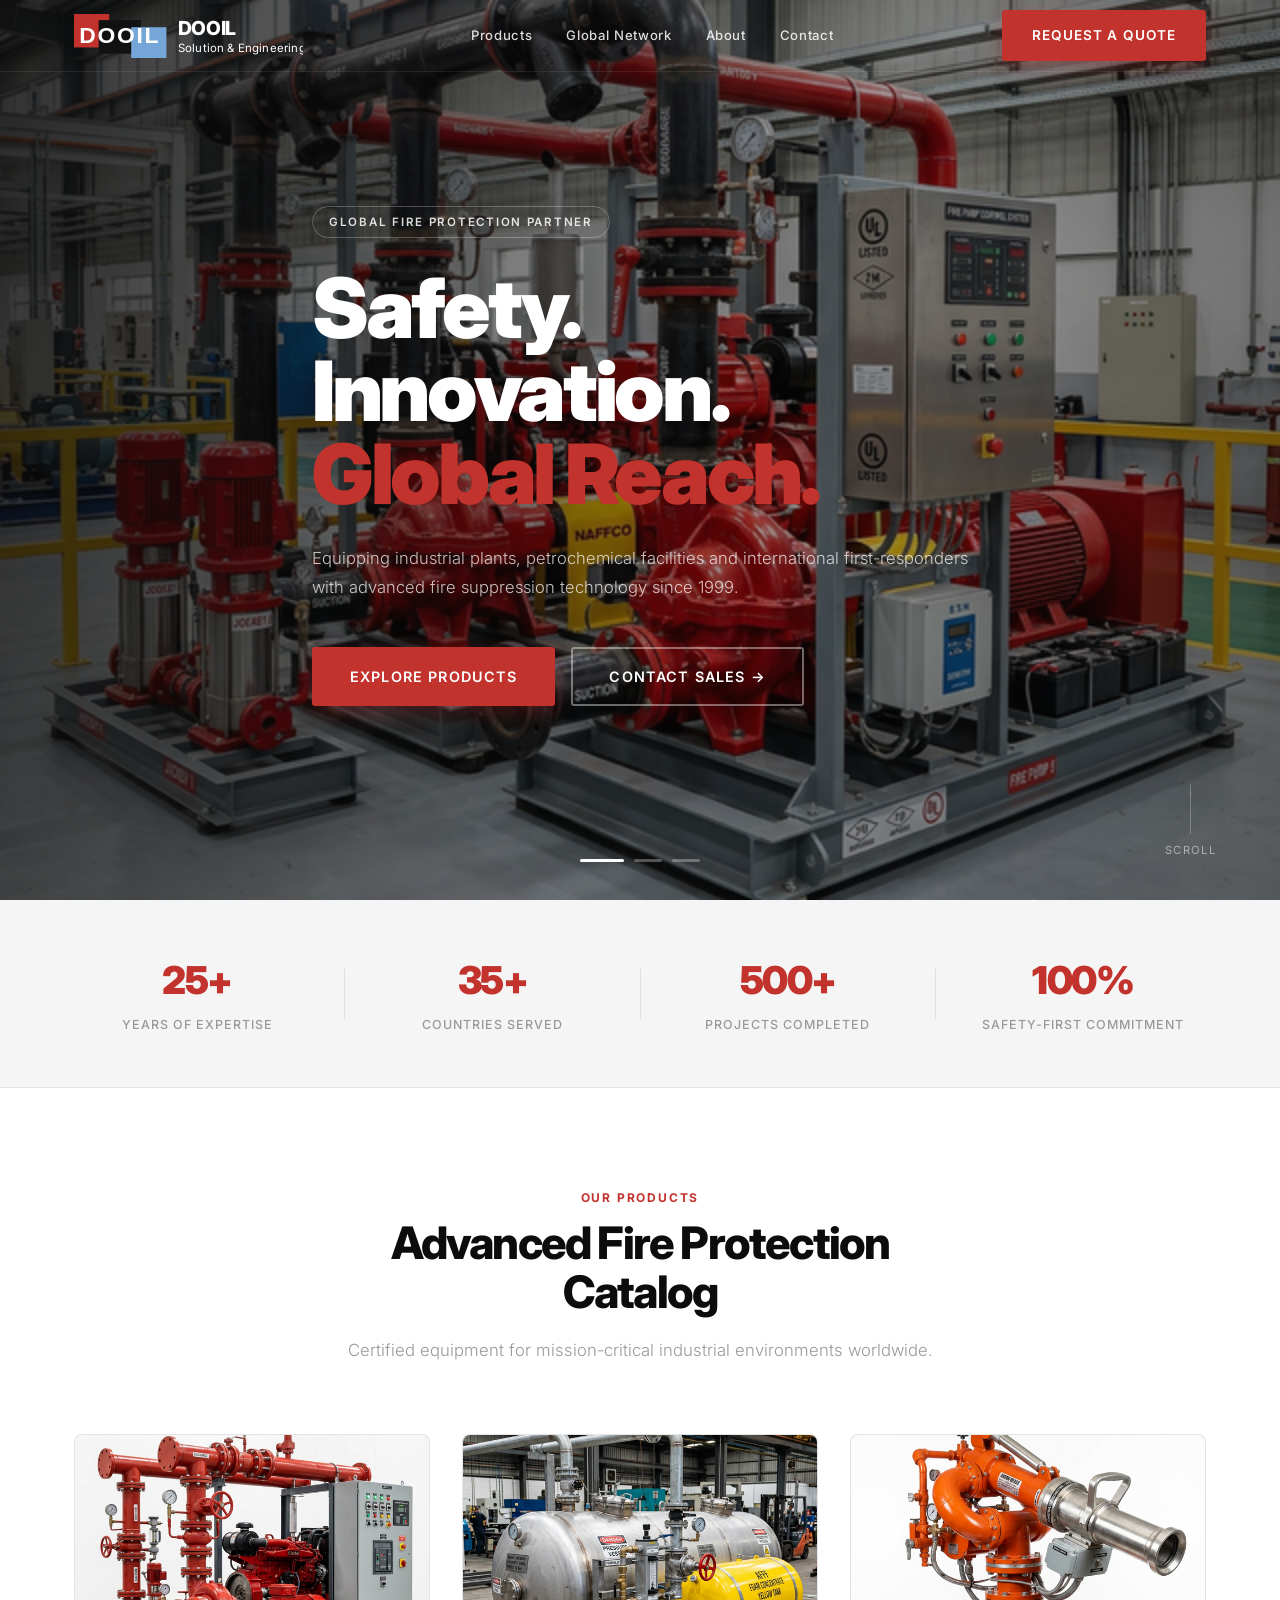
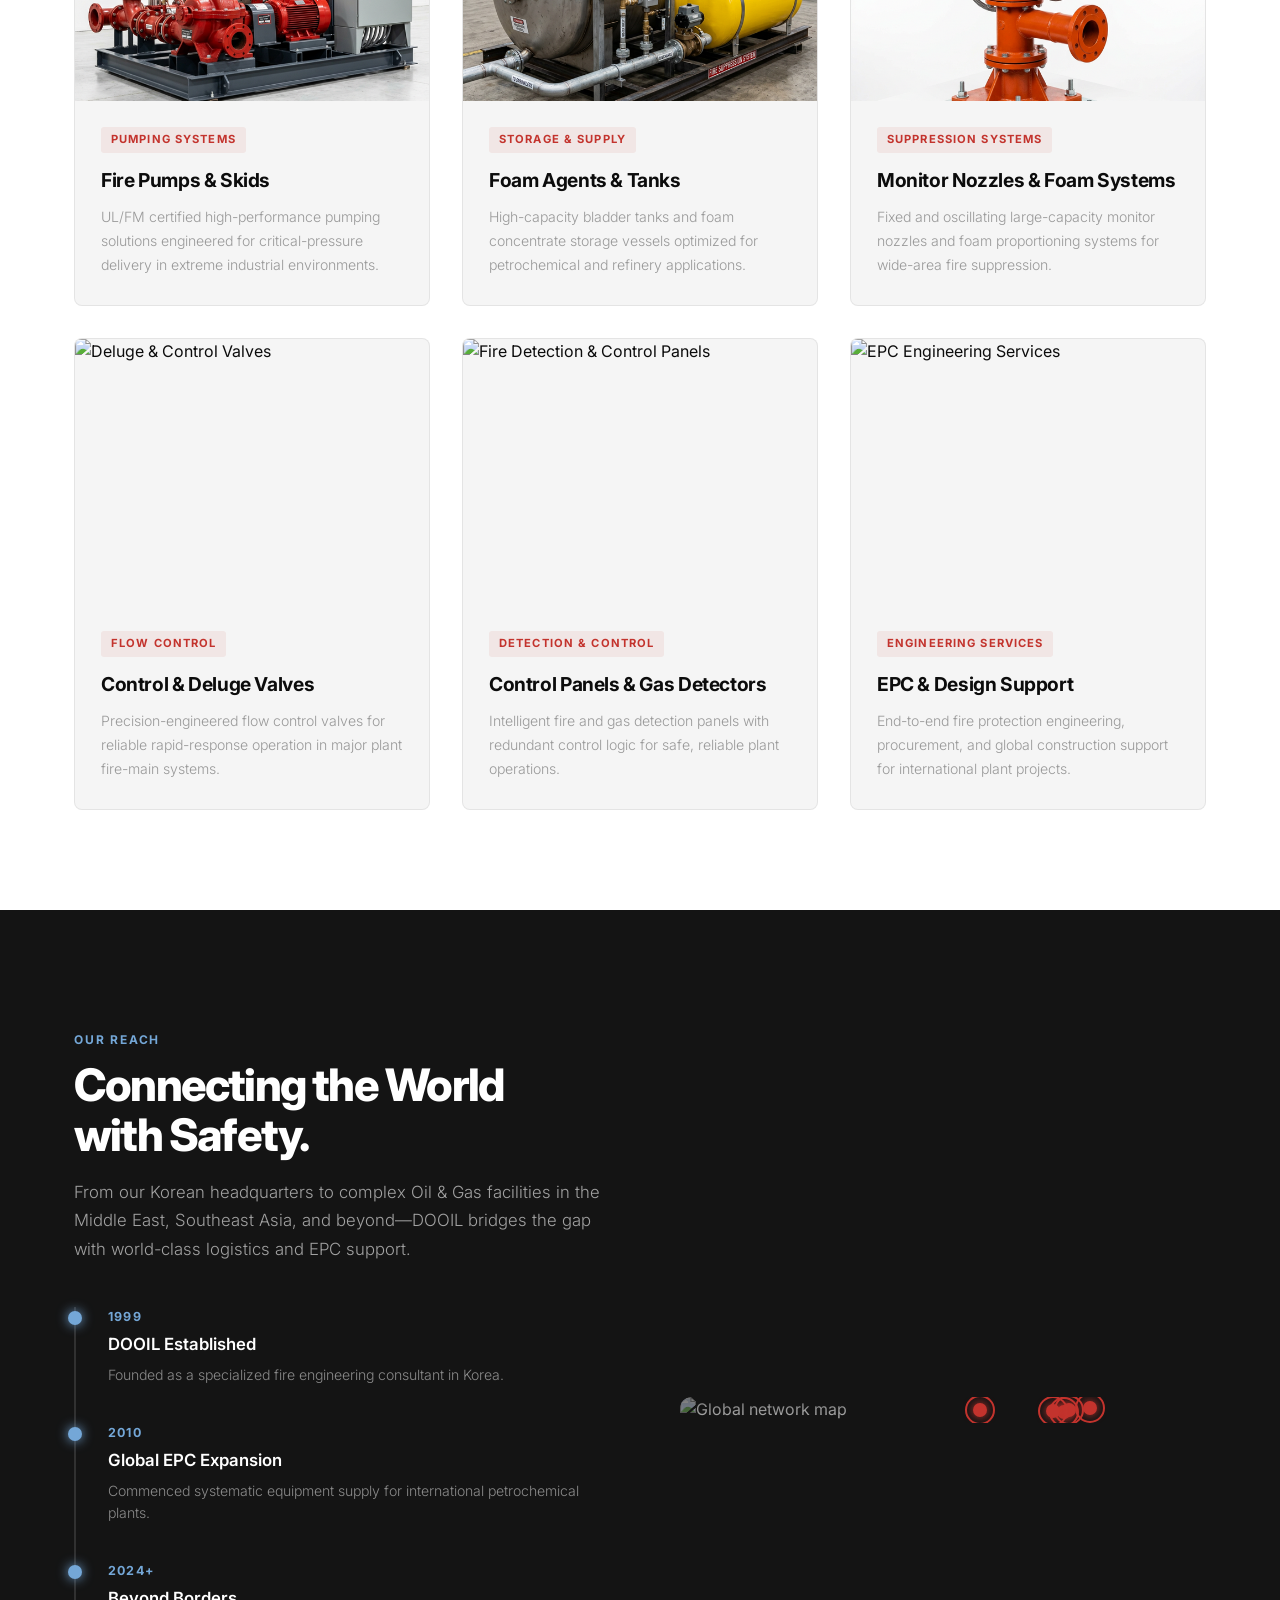
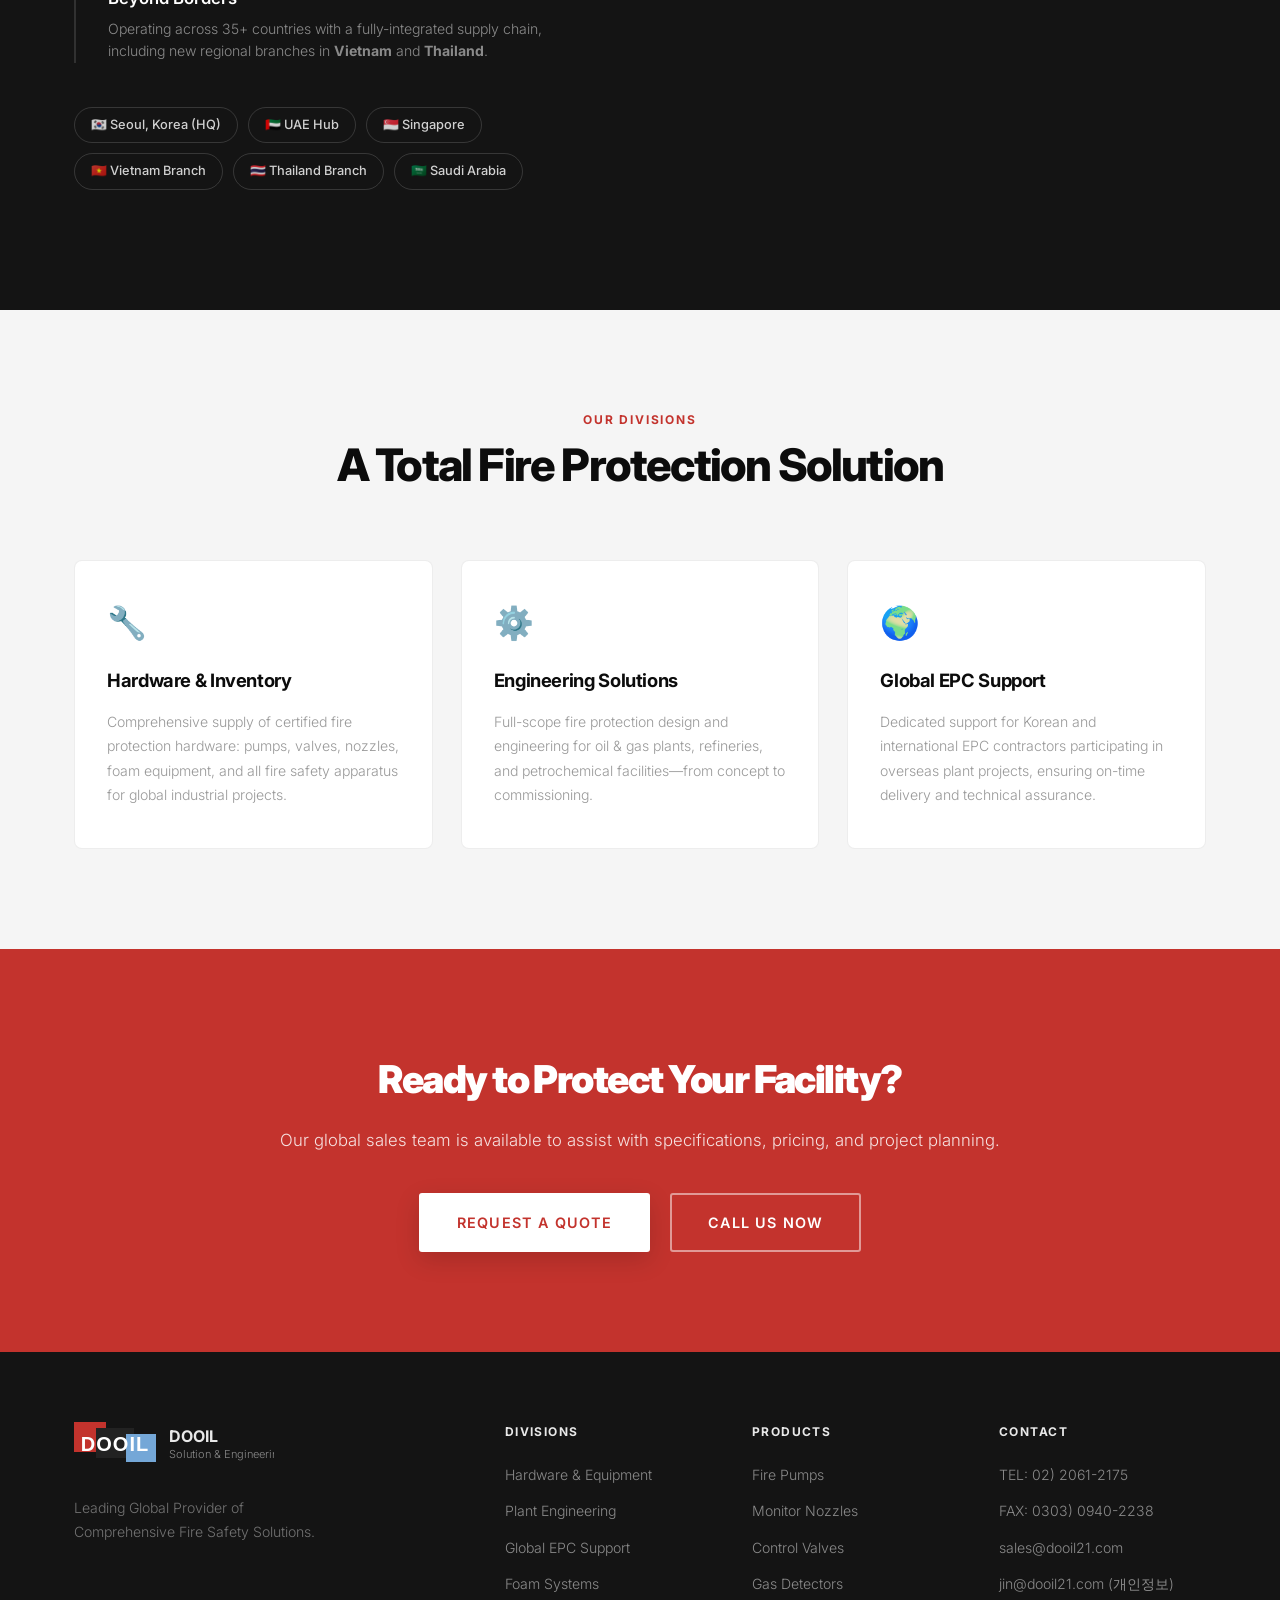
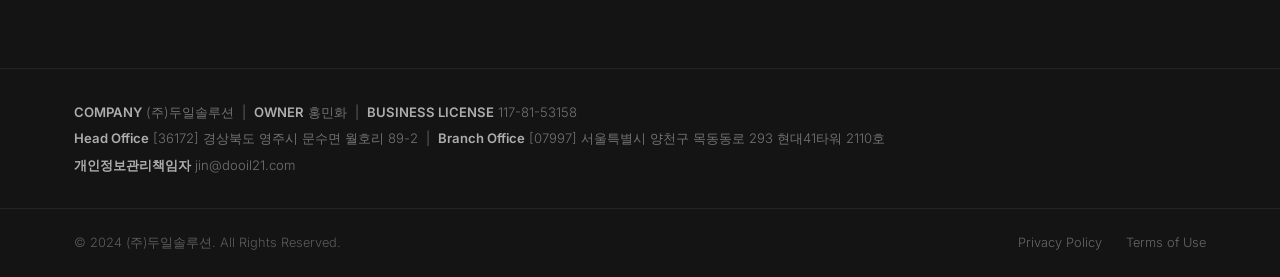
==== index.html @ 2ca1b63f "Add files via upload" ====
<!DOCTYPE html>
<html lang="ko">

<head>
  <meta charset="UTF-8" />
  <meta name="viewport" content="width=device-width, initial-scale=1.0" />
  <title>DOOIL Solution & Engineering | Global Fire Protection</title>
  <meta name="description"
    content="두일솔루션은 오일&가스, 정유, 석유화학, 발전소 등 산업 플랜트 분야의 화재 방호 시스템(Fire Protection System)에 특화된 Total Solution 전문 기업입니다." />
  <link rel="preconnect" href="https://fonts.googleapis.com" />
  <link rel="preconnect" href="https://fonts.gstatic.com" crossorigin />
  <link href="https://fonts.googleapis.com/css2?family=Inter:wght@300;400;500;600;700;800;900&display=swap"
    rel="stylesheet" />
  <link rel="stylesheet" href="style.css" />
</head>

<body>

  <!-- ===== HEADER ===== -->
  <header class="site-header" id="siteHeader">
    <div class="container header-inner">

      <!-- 로고: "DOOIL" 텍스트가 세 박스 전체에 걸쳐 중앙 정렬 -->
      <a href="#" class="site-logo" aria-label="DOOIL Solution & Engineering 홈">
        <svg id="logoSvg" width="260" height="50" viewBox="0 0 260 50" xmlns="http://www.w3.org/2000/svg">
          <defs>
            <!-- Red box clip -->
            <clipPath id="clipRed">
              <rect x="0" y="0" width="40" height="38" />
            </clipPath>
            <!-- Black box clip -->
            <clipPath id="clipBlack">
              <rect x="28" y="7" width="48" height="38" />
            </clipPath>
            <!-- Blue box clip -->
            <clipPath id="clipBlue">
              <rect x="65" y="15" width="40" height="35" />
            </clipPath>
          </defs>

          <!-- Three overlapping colored squares -->
          <rect x="0" y="0" width="40" height="38" fill="#C3332D" />
          <rect x="28" y="7" width="48" height="38" fill="#111111" />
          <rect x="65" y="15" width="40" height="35" fill="#74A7D7" />

          <!-- "DOOIL" text spanning the entire icon group, centered vertically and horizontally -->
          <!-- Total icon group: x=0 to x=105, y=0 to y=50, center x=52.5, center y=25 -->
          <text x="52" y="33" text-anchor="middle" font-family="Arial, 'Arial Black', sans-serif" font-weight="900"
            font-size="26" letter-spacing="2" fill="white">DOOIL</text>

          <!-- Company name text to the right -->
          <g class="logo-wordmark">
            <text x="118" y="24" font-family="'Inter', sans-serif" font-weight="800" font-size="22"
              letter-spacing="-0.5" fill="currentColor">DOOIL</text>
            <text x="118" y="43" font-family="'Inter', sans-serif" font-weight="400" font-size="13" letter-spacing="0.2"
              fill="currentColor">Solution &amp; Engineering</text>
          </g>
        </svg>
      </a>

      <nav class="nav-links" role="navigation">
        <a href="#catalog">Products</a>
        <a href="#global">Global Network</a>
        <a href="#about">About</a>
        <a href="#contact">Contact</a>
      </nav>

      <a href="#contact" class="btn btn-primary header-cta">Request a Quote</a>

      <button class="mobile-toggle" id="mobileToggle" aria-label="메뉴 열기">
        <span></span><span></span><span></span>
      </button>
    </div>
  </header>

  <!-- ===== HERO SLIDESHOW ===== -->
  <section class="hero" id="hero">
    <div class="slideshow" id="slideshow">
      <!-- 슬라이드 1: 소방 펌프 설비 (NAFFCO 스타일 산업용 소방펌프) -->
      <div class="slide active" style="background-image:url('img_slide1.png');background-position:center center">
      </div>
      <!-- 슬라이드 2: 한국 기준 세계로 뻗어나가는 글로벌 네트워크 지도 -->
      <div class="slide" style="background-image:url('img_slide2.png');background-position:center center">
      </div>
      <!-- 슬라이드 3: 목동 현대41타워 스타일 오피스 타워 -->
      <div class="slide" style="background-image:url('img_slide3.png');background-position:center center">
      </div>
    </div>
    <div class="hero-overlay"></div>

    <div class="container hero-content">
      <div class="hero-badge reveal">Global Fire Protection Partner</div>
      <h1 class="hero-title reveal">
        Safety.<br>Innovation.<br><span class="accent">Global Reach.</span>
      </h1>
      <p class="hero-sub reveal">
        Equipping industrial plants, petrochemical facilities and international first-responders<br>
        with advanced fire suppression technology since 1999.
      </p>
      <div class="hero-ctas reveal">
        <a href="#catalog" class="btn btn-primary btn-lg">Explore Products</a>
        <a href="#contact" class="btn btn-ghost btn-lg">Contact Sales →</a>
      </div>
    </div>

    <!-- Slide navigation dots -->
    <div class="slide-nav" id="slideNav">
      <button class="dot active" data-slide="0" aria-label="슬라이드 1"></button>
      <button class="dot" data-slide="1" aria-label="슬라이드 2"></button>
      <button class="dot" data-slide="2" aria-label="슬라이드 3"></button>
    </div>

    <!-- Scroll indicator -->
    <div class="scroll-hint">
      <div class="scroll-line"></div>
      <span>Scroll</span>
    </div>
  </section>

  <!-- ===== STATS BAND ===== -->
  <section class="stats-band">
    <div class="container stats-inner">
      <div class="stat"><span class="stat-num">25+</span><span class="stat-label">Years of Expertise</span></div>
      <div class="stat-div"></div>
      <div class="stat"><span class="stat-num">35+</span><span class="stat-label">Countries Served</span></div>
      <div class="stat-div"></div>
      <div class="stat"><span class="stat-num">500+</span><span class="stat-label">Projects Completed</span></div>
      <div class="stat-div"></div>
      <div class="stat"><span class="stat-num">100%</span><span class="stat-label">Safety-First Commitment</span></div>
    </div>
  </section>

  <!-- ===== PRODUCT CATALOG ===== -->
  <section id="catalog" class="section catalog-section">
    <div class="container">
      <div class="section-header reveal">
        <span class="sec-label">Our Products</span>
        <h2 class="sec-title">Advanced Fire Protection Catalog</h2>
        <p class="sec-sub">Certified equipment for mission-critical industrial environments worldwide.</p>
      </div>

      <div class="product-grid">

        <article class="p-card reveal">
          <div class="p-img-wrap">
            <img src="prod1_pump.png" alt="Fire Pumps & Skids" loading="lazy" style="object-fit:cover;" />
            <div class="p-overlay">
              <a href="#contact" class="btn btn-sm btn-white">Get Specifications</a>
            </div>
          </div>
          <div class="p-body">
            <span class="p-tag">Pumping Systems</span>
            <h3 class="p-title">Fire Pumps &amp; Skids</h3>
            <p class="p-desc">UL/FM certified high-performance pumping solutions engineered for critical-pressure
              delivery in extreme industrial environments.</p>
          </div>
        </article>

        <article class="p-card reveal" style="--d:.1s">
          <div class="p-img-wrap">
            <img src="prod2_foam.png" alt="Foam Agent Tanks" loading="lazy" style="object-fit:cover;" />
            <div class="p-overlay">
              <a href="#contact" class="btn btn-sm btn-white">Get Specifications</a>
            </div>
          </div>
          <div class="p-body">
            <span class="p-tag">Storage &amp; Supply</span>
            <h3 class="p-title">Foam Agents &amp; Tanks</h3>
            <p class="p-desc">High-capacity bladder tanks and foam concentrate storage vessels optimized for
              petrochemical and refinery applications.</p>
          </div>
        </article>

        <article class="p-card reveal" style="--d:.2s">
          <div class="p-img-wrap">
            <img src="prod3_monitor.png" alt="Monitor Nozzles & Foam Systems" loading="lazy"
              style="object-fit:cover;" />
            <div class="p-overlay">
              <a href="#contact" class="btn btn-sm btn-white">Get Specifications</a>
            </div>
          </div>
          <div class="p-body">
            <span class="p-tag">Suppression Systems</span>
            <h3 class="p-title">Monitor Nozzles &amp; Foam Systems</h3>
            <p class="p-desc">Fixed and oscillating large-capacity monitor nozzles and foam proportioning systems for
              wide-area fire suppression.</p>
          </div>
        </article>

        <article class="p-card reveal" style="--d:.3s">
          <div class="p-img-wrap">
            <img src="https://images.unsplash.com/photo-1558618666-fcd25c85cd64?auto=format&fit=crop&w=700&q=80"
              alt="Deluge & Control Valves" loading="lazy" style="object-fit:cover;" />
            <div class="p-overlay">
              <a href="#contact" class="btn btn-sm btn-white">Get Specifications</a>
            </div>
          </div>
          <div class="p-body">
            <span class="p-tag">Flow Control</span>
            <h3 class="p-title">Control &amp; Deluge Valves</h3>
            <p class="p-desc">Precision-engineered flow control valves for reliable rapid-response operation in major
              plant fire-main systems.</p>
          </div>
        </article>

        <article class="p-card reveal" style="--d:.15s">
          <div class="p-img-wrap">
            <img src="https://images.unsplash.com/photo-1518770660439-4636190af475?auto=format&fit=crop&w=700&q=80"
              alt="Fire Detection & Control Panels" loading="lazy" style="object-fit:cover;" />
            <div class="p-overlay">
              <a href="#contact" class="btn btn-sm btn-white">Get Specifications</a>
            </div>
          </div>
          <div class="p-body">
            <span class="p-tag">Detection &amp; Control</span>
            <h3 class="p-title">Control Panels &amp; Gas Detectors</h3>
            <p class="p-desc">Intelligent fire and gas detection panels with redundant control logic for safe, reliable
              plant operations.</p>
          </div>
        </article>

        <article class="p-card reveal" style="--d:.25s">
          <div class="p-img-wrap">
            <img src="https://images.unsplash.com/photo-1513828583688-c52646db42da?auto=format&fit=crop&w=700&q=80"
              alt="EPC Engineering Services" loading="lazy" style="object-fit:cover;" />
            <div class="p-overlay">
              <a href="#contact" class="btn btn-sm btn-white">Get Specifications</a>
            </div>
          </div>
          <div class="p-body">
            <span class="p-tag">Engineering Services</span>
            <h3 class="p-title">EPC &amp; Design Support</h3>
            <p class="p-desc">End-to-end fire protection engineering, procurement, and global construction support for
              international plant projects.</p>
          </div>
        </article>

      </div><!-- /product-grid -->
    </div>
  </section>

  <!-- ===== GLOBAL NETWORK ===== -->
  <section id="global" class="section global-section">
    <div class="container global-inner">

      <div class="global-text reveal">
        <span class="sec-label light">Our Reach</span>
        <h2 class="sec-title light">Connecting the World<br>with Safety.</h2>
        <p class="sec-sub light">From our Korean headquarters to complex Oil &amp; Gas facilities in the Middle East,
          Southeast Asia, and beyond—DOOIL bridges the gap with world-class logistics and EPC support.</p>

        <div class="timeline">
          <div class="tl-item">
            <div class="tl-dot"></div>
            <div class="tl-content">
              <span class="tl-year">1999</span>
              <h4>DOOIL Established</h4>
              <p>Founded as a specialized fire engineering consultant in Korea.</p>
            </div>
          </div>
          <div class="tl-item">
            <div class="tl-dot"></div>
            <div class="tl-content">
              <span class="tl-year">2010</span>
              <h4>Global EPC Expansion</h4>
              <p>Commenced systematic equipment supply for international petrochemical plants.</p>
            </div>
          </div>
          <div class="tl-item">
            <div class="tl-dot"></div>
            <div class="tl-content">
              <span class="tl-year">2024+</span>
              <h4>Beyond Borders</h4>
              <p>Operating across 35+ countries with a fully-integrated supply chain, including new regional branches in
                <strong>Vietnam</strong> and <strong>Thailand</strong>.</p>
            </div>
          </div>
        </div>

        <div class="global-badges">
          <div class="gbadge">🇰🇷 Seoul, Korea (HQ)</div>
          <div class="gbadge">🇦🇪 UAE Hub</div>
          <div class="gbadge">🇸🇬 Singapore</div>
          <div class="gbadge">🇻🇳 Vietnam Branch</div>
          <div class="gbadge">🇹🇭 Thailand Branch</div>
          <div class="gbadge">🇸🇦 Saudi Arabia</div>
        </div>
      </div>

      <div class="global-map reveal" style="--d:.2s">
        <div class="map-img">
          <img src="https://images.unsplash.com/photo-1524661135-423995f22d0b?auto=format&fit=crop&w=900&q=80"
            alt="Global network map" loading="lazy" />
          <div class="map-overlay"></div>
          <div class="ping ping-korea" title="Seoul, Korea (HQ)"></div>
          <div class="ping ping-uae" title="UAE Logistics Hub"></div>
          <div class="ping ping-sg" title="Singapore"></div>
          <div class="ping ping-vn" title="Vietnam Branch"></div>
          <div class="ping ping-th" title="Thailand Branch"></div>
        </div>
      </div>

    </div>
  </section>

  <!-- ===== ABOUT / DIVISIONS ===== -->
  <section id="about" class="section about-section">
    <div class="container">
      <div class="section-header reveal">
        <span class="sec-label">Our Divisions</span>
        <h2 class="sec-title">A Total Fire Protection Solution</h2>
      </div>
      <div class="divisions-grid">
        <div class="div-card reveal">
          <div class="div-icon">🔧</div>
          <h3>Hardware &amp; Inventory</h3>
          <p>Comprehensive supply of certified fire protection hardware: pumps, valves, nozzles, foam equipment, and all
            fire safety apparatus for global industrial projects.</p>
        </div>
        <div class="div-card reveal" style="--d:.1s">
          <div class="div-icon">⚙️</div>
          <h3>Engineering Solutions</h3>
          <p>Full-scope fire protection design and engineering for oil &amp; gas plants, refineries, and petrochemical
            facilities—from concept to commissioning.</p>
        </div>
        <div class="div-card reveal" style="--d:.2s">
          <div class="div-icon">🌍</div>
          <h3>Global EPC Support</h3>
          <p>Dedicated support for Korean and international EPC contractors participating in overseas plant projects,
            ensuring on-time delivery and technical assurance.</p>
        </div>
      </div>
    </div>
  </section>

  <!-- ===== CTA BAND ===== -->
  <section class="cta-band" id="contact">
    <div class="container cta-inner reveal">
      <h2>Ready to Protect Your Facility?</h2>
      <p>Our global sales team is available to assist with specifications, pricing, and project planning.</p>
      <div class="cta-btns">
        <a href="mailto:sales@dooil21.com" class="btn btn-primary btn-lg">Request a Quote</a>
        <a href="tel:0220612175" class="btn btn-outline-white btn-lg">Call Us Now</a>
      </div>
    </div>
  </section>

  <!-- ===== FOOTER ===== -->
  <footer class="site-footer">
    <div class="container footer-inner">

      <div class="footer-brand">
        <!-- Compact text logo for footer -->
        <svg width="200" height="42" viewBox="0 0 200 42" xmlns="http://www.w3.org/2000/svg">
          <rect x="0" y="0" width="32" height="30" fill="#C3332D" />
          <rect x="22" y="6" width="38" height="30" fill="#222" />
          <rect x="52" y="12" width="30" height="28" fill="#74A7D7" />
          <text x="41" y="29" text-anchor="middle" font-family="Arial, sans-serif" font-weight="900" font-size="20"
            letter-spacing="1" fill="white">DOOIL</text>
          <text x="95" y="20" font-family="'Inter',sans-serif" font-weight="700" font-size="16"
            fill="rgba(255,255,255,0.9)">DOOIL</text>
          <text x="95" y="36" font-family="'Inter',sans-serif" font-weight="300" font-size="11"
            fill="rgba(255,255,255,0.5)">Solution &amp; Engineering</text>
        </svg>
        <p class="footer-slogan">Leading Global Provider of<br>Comprehensive Fire Safety Solutions.</p>
      </div>

      <div class="footer-cols">
        <div class="f-col">
          <h4>Divisions</h4>
          <ul>
            <li><a href="#">Hardware &amp; Equipment</a></li>
            <li><a href="#">Plant Engineering</a></li>
            <li><a href="#">Global EPC Support</a></li>
            <li><a href="#">Foam Systems</a></li>
          </ul>
        </div>
        <div class="f-col">
          <h4>Products</h4>
          <ul>
            <li><a href="#">Fire Pumps</a></li>
            <li><a href="#">Monitor Nozzles</a></li>
            <li><a href="#">Control Valves</a></li>
            <li><a href="#">Gas Detectors</a></li>
          </ul>
        </div>
        <div class="f-col">
          <h4>Contact</h4>
          <ul>
            <li><a href="tel:0220612175​">TEL: 02) 2061-2175</a></li>
            <li><a href="#">FAX: 0303) 0940-2238</a></li>
            <li><a href="mailto:sales@dooil21.com">sales@dooil21.com</a></li>
            <li><a href="mailto:jin@dooil21.com">jin@dooil21.com (개인정보)</a></li>
          </ul>
        </div>
      </div>
    </div>

    <!-- Company Info Band -->
    <div class="footer-info-band">
      <div class="container footer-info-inner">
        <p>
          <strong>COMPANY</strong> (주)두일솔루션 &nbsp;|&nbsp;
          <strong>OWNER</strong> 홍민화 &nbsp;|&nbsp;
          <strong>BUSINESS LICENSE</strong> 117-81-53158
        </p>
        <p>
          <strong>Head Office</strong> [36172] 경상북도 영주시 문수면 월호리 89-2 &nbsp;|&nbsp;
          <strong>Branch Office</strong> [07997] 서울특별시 양천구 목동동로 293 현대41타워 2110호
        </p>
        <p>
          <strong>개인정보관리책임자</strong> jin@dooil21.com
        </p>
      </div>
    </div>

    <div class="footer-bottom">
      <div class="container footer-bottom-inner">
        <span>&copy; 2024 (주)두일솔루션. All Rights Reserved.</span>
        <div class="footer-links">
          <a href="#">Privacy Policy</a>
          <a href="#">Terms of Use</a>
        </div>
      </div>
    </div>
  </footer>

  <script src="script.js"></script>
</body>

</html>
---- style.css ----
/* =============================================
   DOOIL Solution & Engineering — style.css (V4)
   ============================================= */

@import url('https://fonts.googleapis.com/css2?family=Inter:wght@300;400;500;600;700;800;900&display=swap');

/* ── CSS Variables ─────────────────────── */
:root {
  --c-red: #C3332D;
  --c-blue: #74A7D7;
  --c-black: #0C0C0C;
  --c-dark: #141414;
  --c-dark2: #1C1C1C;
  --c-white: #FFFFFF;
  --c-offwhite: #F5F5F5;
  --c-gray: #999999;
  --c-gray-light: #E0E0E0;
  --c-border: rgba(0, 0, 0, 0.07);

  --font: 'Inter', sans-serif;
  --ease-out: cubic-bezier(0.16, 1, 0.3, 1);
  --ease-in: cubic-bezier(0.7, 0, 0.84, 0);

  --header-h: 72px;
}

/* ── Reset ─────────────────────────────── */
*,
*::before,
*::after {
  box-sizing: border-box;
  margin: 0;
  padding: 0;
}

html {
  scroll-behavior: smooth;
}

body {
  font-family: var(--font);
  color: var(--c-black);
  background: var(--c-white);
  -webkit-font-smoothing: antialiased;
  overflow-x: hidden;
  line-height: 1.6;
}

a {
  text-decoration: none;
  color: inherit;
}

ul {
  list-style: none;
}

img {
  display: block;
  max-width: 100%;
  height: auto;
}

/* ── Container ─────────────────────────── */
.container {
  max-width: 1260px;
  margin: 0 auto;
  padding: 0 5%;
}

/* ── Buttons ───────────────────────────── */
.btn {
  display: inline-flex;
  align-items: center;
  gap: 8px;
  padding: 13px 28px;
  font-family: var(--font);
  font-size: .85rem;
  font-weight: 600;
  letter-spacing: .08em;
  text-transform: uppercase;
  border-radius: 3px;
  border: 2px solid transparent;
  cursor: pointer;
  transition: all .3s var(--ease-out);
  white-space: nowrap;
}

.btn-primary {
  background: var(--c-red);
  color: #fff;
  box-shadow: 0 6px 20px rgba(195, 51, 45, .3);
}

.btn-primary:hover {
  background: #a8201b;
  transform: translateY(-2px);
  box-shadow: 0 10px 28px rgba(195, 51, 45, .4);
}

.btn-ghost {
  background: transparent;
  color: #fff;
  border-color: rgba(255, 255, 255, .4);
}

.btn-ghost:hover {
  background: rgba(255, 255, 255, .1);
  border-color: #fff;
}

.btn-outline-white {
  background: transparent;
  color: #fff;
  border-color: rgba(255, 255, 255, .5);
}

.btn-outline-white:hover {
  background: #fff;
  color: var(--c-black);
}

.btn-white {
  background: #fff;
  color: var(--c-black);
  font-size: .8rem;
  padding: 10px 20px;
}

.btn-sm {
  padding: 9px 18px;
  font-size: .78rem;
}

.btn-lg {
  padding: 16px 36px;
  font-size: .9rem;
}

/* ── Section Utilities ─────────────────── */
.section {
  padding: 100px 0;
}

.section-header {
  text-align: center;
  max-width: 640px;
  margin: 0 auto 70px;
}

.sec-label {
  display: block;
  font-size: .75rem;
  font-weight: 700;
  letter-spacing: .15em;
  text-transform: uppercase;
  color: var(--c-red);
  margin-bottom: 12px;
}

.sec-label.light {
  color: var(--c-blue);
}

.sec-title {
  font-size: clamp(2rem, 3.5vw, 3rem);
  font-weight: 800;
  letter-spacing: -.04em;
  line-height: 1.1;
}

.sec-title.light {
  color: #fff;
}

.sec-sub {
  margin-top: 18px;
  font-size: 1.05rem;
  font-weight: 300;
  color: var(--c-gray);
  line-height: 1.7;
}

.sec-sub.light {
  color: rgba(255, 255, 255, .6);
}

/* ── Reveal Animations ─────────────────── */
.reveal {
  opacity: 0;
  transform: translateY(40px);
  transition: opacity .9s var(--ease-out) var(--d, 0s),
    transform .9s var(--ease-out) var(--d, 0s);
}

.reveal.is-visible {
  opacity: 1;
  transform: translateY(0);
}

/* ============================================
   HEADER
   ============================================ */
.site-header {
  position: fixed;
  top: 0;
  left: 0;
  width: 100%;
  height: var(--header-h);
  display: flex;
  align-items: center;
  z-index: 1000;
  transition: background .4s, box-shadow .4s, height .4s;
  border-bottom: 1px solid rgba(255, 255, 255, .08);
}

.site-header.scrolled {
  background: rgba(255, 255, 255, .97);
  backdrop-filter: blur(12px);
  box-shadow: 0 1px 30px rgba(0, 0, 0, .08);
  border-bottom-color: var(--c-border);
  height: 62px;
}

.header-inner {
  display: flex;
  align-items: center;
  justify-content: space-between;
  gap: 24px;
  width: 100%;
}

/* Logo */
.site-logo {
  display: flex;
  align-items: center;
  flex-shrink: 0;
}

.site-logo svg {
  height: 44px;
  width: auto;
  transition: transform .3s;
}

.site-logo:hover svg {
  transform: scale(1.03);
}

/* Logo wordmark color switching */
.site-header .logo-wordmark text {
  transition: fill .4s;
  fill: var(--c-white);
}

.site-header.scrolled .logo-wordmark text {
  fill: var(--c-black);
}

/* Navigation */
.nav-links {
  display: flex;
  gap: 6px;
}

.nav-links a {
  padding: 8px 14px;
  font-size: .82rem;
  font-weight: 500;
  letter-spacing: .05em;
  color: rgba(255, 255, 255, .85);
  border-radius: 4px;
  transition: color .3s, background .3s;
}

.site-header.scrolled .nav-links a {
  color: var(--c-black);
}

.nav-links a:hover {
  color: var(--c-red);
  background: rgba(195, 51, 45, .06);
}

/* Header CTA */
.header-cta {
  display: flex;
}

/* Mobile toggle (simple hamburger) */
.mobile-toggle {
  display: none;
  flex-direction: column;
  gap: 5px;
  background: none;
  border: none;
  cursor: pointer;
  padding: 4px;
}

.mobile-toggle span {
  display: block;
  width: 24px;
  height: 2px;
  background: #fff;
  border-radius: 2px;
  transition: background .3s;
}

.site-header.scrolled .mobile-toggle span {
  background: var(--c-black);
}

/* ============================================
   HERO
   ============================================ */
.hero {
  position: relative;
  min-height: 100svh;
  display: flex;
  align-items: center;
  padding-top: var(--header-h);
  overflow: hidden;
  background: var(--c-dark);
}

/* Slideshow */
.slideshow {
  position: absolute;
  inset: 0;
  z-index: 0;
}

.slide {
  position: absolute;
  inset: 0;
  background-size: cover;
  background-position: center;
  opacity: 0;
  transform: scale(1.06);
  transition: opacity 1.4s ease-in-out, transform 10s linear;
}

.slide.active {
  opacity: 1;
  transform: scale(1);
  z-index: 1;
}

.hero-overlay {
  position: absolute;
  inset: 0;
  z-index: 2;
  background: linear-gradient(105deg, rgba(10, 10, 10, .85) 0%, rgba(10, 10, 10, .35) 60%, rgba(10, 10, 10, .55) 100%);
}

/* Hero Content */
.hero-content {
  position: relative;
  z-index: 3;
  max-width: 760px;
  padding: 60px 0 120px;
}

.hero-badge {
  display: inline-block;
  padding: 6px 16px;
  margin-bottom: 28px;
  font-size: .72rem;
  font-weight: 600;
  letter-spacing: .15em;
  text-transform: uppercase;
  color: rgba(255, 255, 255, .85);
  border: 1px solid rgba(255, 255, 255, .25);
  border-radius: 40px;
}

.hero-title {
  font-size: clamp(3rem, 6.5vw, 6rem);
  font-weight: 900;
  letter-spacing: -.04em;
  line-height: 1;
  color: #fff;
  margin-bottom: 28px;
}

.hero-title .accent {
  color: var(--c-red);
}

.hero-sub {
  font-size: clamp(.95rem, 1.3vw, 1.15rem);
  font-weight: 300;
  color: rgba(255, 255, 255, .75);
  line-height: 1.8;
  margin-bottom: 44px;
}

.hero-ctas {
  display: flex;
  gap: 16px;
  flex-wrap: wrap;
}

/* Slide dots */
.slide-nav {
  position: absolute;
  bottom: 38px;
  left: 50%;
  transform: translateX(-50%);
  z-index: 4;
  display: flex;
  gap: 10px;
}

.dot {
  width: 28px;
  height: 3px;
  border: none;
  border-radius: 2px;
  background: rgba(255, 255, 255, .3);
  cursor: pointer;
  transition: background .3s, width .4s var(--ease-out);
}

.dot.active {
  background: #fff;
  width: 44px;
}

/* Scroll hint */
.scroll-hint {
  position: absolute;
  bottom: 40px;
  right: 5%;
  z-index: 4;
  display: flex;
  flex-direction: column;
  align-items: center;
  gap: 8px;
  color: rgba(255, 255, 255, .5);
  font-size: .7rem;
  letter-spacing: .12em;
  text-transform: uppercase;
}

.scroll-line {
  width: 1px;
  height: 50px;
  background: rgba(255, 255, 255, .25);
  animation: scrollLine 2s ease-in-out infinite;
}

@keyframes scrollLine {

  0%,
  100% {
    transform: scaleY(1);
    opacity: .4;
  }

  50% {
    transform: scaleY(.4);
    opacity: 1;
  }
}

/* ============================================
   STATS BAND
   ============================================ */
.stats-band {
  background: var(--c-offwhite);
  border-bottom: 1px solid var(--c-border);
  padding: 50px 0;
}

.stats-inner {
  display: flex;
  align-items: center;
  justify-content: space-between;
  gap: 24px;
  flex-wrap: wrap;
}

.stat {
  text-align: center;
  flex: 1;
  min-width: 140px;
}

.stat-num {
  display: block;
  font-size: 2.4rem;
  font-weight: 900;
  color: var(--c-red);
  letter-spacing: -.04em;
}

.stat-label {
  font-size: .78rem;
  font-weight: 500;
  color: var(--c-gray);
  text-transform: uppercase;
  letter-spacing: .08em;
  margin-top: 4px;
}

.stat-div {
  width: 1px;
  height: 50px;
  background: var(--c-gray-light);
  flex-shrink: 0;
}

/* ============================================
   PRODUCT CATALOG
   ============================================ */
.catalog-section {
  background: var(--c-white);
}

.product-grid {
  display: grid;
  grid-template-columns: repeat(3, 1fr);
  gap: 32px;
}

.p-card {
  border-radius: 8px;
  overflow: hidden;
  background: var(--c-offwhite);
  border: 1px solid var(--c-border);
  transition: transform .5s var(--ease-out), box-shadow .5s var(--ease-out);
}

.p-card:hover {
  transform: translateY(-10px);
  box-shadow: 0 24px 60px rgba(0, 0, 0, .1);
}

.p-img-wrap {
  position: relative;
  overflow: hidden;
  aspect-ratio: 4/3;
}

.p-img-wrap img {
  width: 100%;
  height: 100%;
  object-fit: cover;
  transition: transform .8s var(--ease-out);
}

.p-card:hover .p-img-wrap img {
  transform: scale(1.05);
}

.p-overlay {
  position: absolute;
  inset: 0;
  background: rgba(12, 12, 12, .6);
  display: flex;
  align-items: center;
  justify-content: center;
  opacity: 0;
  transition: opacity .4s;
}

.p-card:hover .p-overlay {
  opacity: 1;
}

.p-body {
  padding: 24px 26px 28px;
}

.p-tag {
  display: inline-block;
  font-size: .7rem;
  font-weight: 700;
  letter-spacing: .1em;
  text-transform: uppercase;
  color: var(--c-red);
  background: rgba(195, 51, 45, .08);
  padding: 4px 10px;
  border-radius: 3px;
  margin-bottom: 12px;
}

.p-title {
  font-size: 1.2rem;
  font-weight: 700;
  letter-spacing: -.02em;
  margin-bottom: 10px;
  color: var(--c-black);
}

.p-desc {
  font-size: .88rem;
  font-weight: 300;
  color: var(--c-gray);
  line-height: 1.7;
}

/* ============================================
   GLOBAL NETWORK
   ============================================ */
.global-section {
  background: var(--c-dark);
  color: #fff;
  padding: 120px 0;
}

.global-inner {
  display: grid;
  grid-template-columns: 1fr 1fr;
  gap: 80px;
  align-items: center;
}

.global-text {
  position: relative;
}

/* Timeline */
.timeline {
  margin: 44px 0;
  border-left: 2px solid rgba(255, 255, 255, .12);
  padding-left: 32px;
}

.tl-item {
  position: relative;
  margin-bottom: 36px;
}

.tl-item:last-child {
  margin-bottom: 0;
}

.tl-dot {
  position: absolute;
  left: -40px;
  top: 4px;
  width: 14px;
  height: 14px;
  border-radius: 50%;
  background: var(--c-blue);
  box-shadow: 0 0 12px var(--c-blue);
  transition: transform .3s;
}

.tl-item:hover .tl-dot {
  transform: scale(1.5);
}

.tl-year {
  font-size: .78rem;
  font-weight: 700;
  letter-spacing: .1em;
  text-transform: uppercase;
  color: var(--c-blue);
  display: block;
  margin-bottom: 4px;
}

.tl-content h4 {
  font-size: 1.05rem;
  font-weight: 600;
  margin-bottom: 6px;
}

.tl-content p {
  font-size: .88rem;
  color: rgba(255, 255, 255, .5);
  font-weight: 300;
}

/* Global badges */
.global-badges {
  display: flex;
  flex-wrap: wrap;
  gap: 10px;
  margin-top: 36px;
}

.gbadge {
  padding: 7px 16px;
  font-size: .8rem;
  font-weight: 500;
  border: 1px solid rgba(255, 255, 255, .15);
  border-radius: 30px;
  color: rgba(255, 255, 255, .8);
  transition: background .3s, border-color .3s;
}

.gbadge:hover {
  background: rgba(255, 255, 255, .08);
  border-color: rgba(255, 255, 255, .3);
}

/* Map */
.global-map {
  position: relative;
}

.map-img {
  position: relative;
  border-radius: 12px;
  overflow: hidden;
}

.map-img img {
  width: 100%;
  height: 100%;
  object-fit: cover;
  filter: grayscale(30%);
}

.map-overlay {
  position: absolute;
  inset: 0;
  background: linear-gradient(to bottom, rgba(20, 20, 20, .6), rgba(20, 20, 20, .3));
}

/* Ping points */
.ping {
  position: absolute;
  z-index: 2;
  width: 14px;
  height: 14px;
  background: var(--c-red);
  border-radius: 50%;
  box-shadow: 0 0 10px var(--c-red);
  transform: translate(-50%, -50%);
}

.ping::after {
  content: '';
  position: absolute;
  inset: -8px;
  border: 2px solid var(--c-red);
  border-radius: 50%;
  animation: pingPulse 2s ease-out infinite;
}

.ping-korea {
  top: 42%;
  left: 78%;
}

.ping-uae {
  top: 52%;
  left: 57%;
}

.ping-sg {
  top: 58%;
  left: 73%;
}

.ping-vn {
  top: 52%;
  left: 74%;
}

.ping-th {
  top: 54%;
  left: 71%;
}

@keyframes pingPulse {
  0% {
    transform: scale(.4);
    opacity: 1;
  }

  100% {
    transform: scale(2.5);
    opacity: 0;
  }
}

/* ============================================
   ABOUT / DIVISIONS
   ============================================ */
.about-section {
  background: var(--c-offwhite);
}

.divisions-grid {
  display: grid;
  grid-template-columns: repeat(3, 1fr);
  gap: 28px;
}

.div-card {
  background: var(--c-white);
  border: 1px solid var(--c-border);
  border-radius: 8px;
  padding: 36px 32px 40px;
  transition: transform .4s var(--ease-out), box-shadow .4s var(--ease-out);
}

.div-card:hover {
  transform: translateY(-8px);
  box-shadow: 0 20px 50px rgba(0, 0, 0, .08);
}

.div-icon {
  font-size: 2rem;
  margin-bottom: 18px;
}

.div-card h3 {
  font-size: 1.15rem;
  font-weight: 700;
  margin-bottom: 14px;
  letter-spacing: -.02em;
}

.div-card p {
  font-size: .88rem;
  font-weight: 300;
  color: var(--c-gray);
  line-height: 1.75;
}

/* ============================================
   CTA BAND
   ============================================ */
.cta-band {
  background: var(--c-red);
  padding: 100px 0;
}

.cta-inner {
  text-align: center;
}

.cta-inner h2 {
  font-size: clamp(2rem, 3vw, 3rem);
  font-weight: 900;
  letter-spacing: -.04em;
  color: #fff;
  margin-bottom: 16px;
}

.cta-inner p {
  font-size: 1.05rem;
  color: rgba(255, 255, 255, .85);
  font-weight: 300;
  margin-bottom: 40px;
}

.cta-btns {
  display: flex;
  justify-content: center;
  gap: 20px;
  flex-wrap: wrap;
}

.cta-band .btn-primary {
  background: #fff;
  color: var(--c-red);
  box-shadow: 0 8px 24px rgba(0, 0, 0, .15);
}

.cta-band .btn-primary:hover {
  background: #f0f0f0;
  transform: translateY(-3px);
}

/* ============================================
   FOOTER
   ============================================ */
.site-footer {
  background: var(--c-dark);
  color: rgba(255, 255, 255, .7);
}

.footer-inner {
  display: grid;
  grid-template-columns: 1fr 2fr;
  gap: 80px;
  padding-top: 70px;
  padding-bottom: 60px;
}

.footer-brand .footer-slogan {
  margin-top: 24px;
  font-size: .88rem;
  font-weight: 300;
  color: rgba(255, 255, 255, .4);
  line-height: 1.7;
}

.footer-cols {
  display: grid;
  grid-template-columns: repeat(3, 1fr);
  gap: 40px;
}

.f-col h4 {
  font-size: .75rem;
  font-weight: 700;
  letter-spacing: .12em;
  text-transform: uppercase;
  color: rgba(255, 255, 255, .9);
  margin-bottom: 20px;
}

.f-col ul li {
  margin-bottom: 11px;
}

.f-col a {
  font-size: .88rem;
  font-weight: 300;
  color: rgba(255, 255, 255, .5);
  transition: color .25s;
}

.f-col a:hover {
  color: var(--c-red);
}

/* Company Info Band */
.footer-info-band {
  border-top: 1px solid rgba(255, 255, 255, .07);
  border-bottom: 1px solid rgba(255, 255, 255, .07);
  padding: 30px 0;
}

.footer-info-inner p {
  font-size: .82rem;
  font-weight: 300;
  color: rgba(255, 255, 255, .4);
  line-height: 2;
}

.footer-info-inner strong {
  font-weight: 600;
  color: rgba(255, 255, 255, .65);
}

/* Footer Bottom */
.footer-bottom {
  padding: 24px 0;
}

.footer-bottom-inner {
  display: flex;
  justify-content: space-between;
  align-items: center;
  gap: 20px;
}

.footer-bottom-inner span {
  font-size: .8rem;
  color: rgba(255, 255, 255, .3);
  font-weight: 300;
}

.footer-links {
  display: flex;
  gap: 24px;
}

.footer-links a {
  font-size: .8rem;
  color: rgba(255, 255, 255, .35);
  font-weight: 300;
  transition: color .25s;
}

.footer-links a:hover {
  color: var(--c-white);
}

/* ============================================
   RESPONSIVE
   ============================================ */
@media (max-width: 1024px) {
  .product-grid {
    grid-template-columns: repeat(2, 1fr);
  }

  .global-inner {
    grid-template-columns: 1fr;
    gap: 50px;
  }

  .footer-inner {
    grid-template-columns: 1fr;
    gap: 50px;
  }
}

@media (max-width: 768px) {

  .nav-links,
  .header-cta {
    display: none;
  }

  .mobile-toggle {
    display: flex;
  }

  .product-grid {
    grid-template-columns: 1fr;
  }

  .divisions-grid {
    grid-template-columns: 1fr;
  }

  .footer-cols {
    grid-template-columns: 1fr 1fr;
  }

  .stats-inner {
    justify-content: center;
  }

  .stat-div {
    display: none;
  }
}
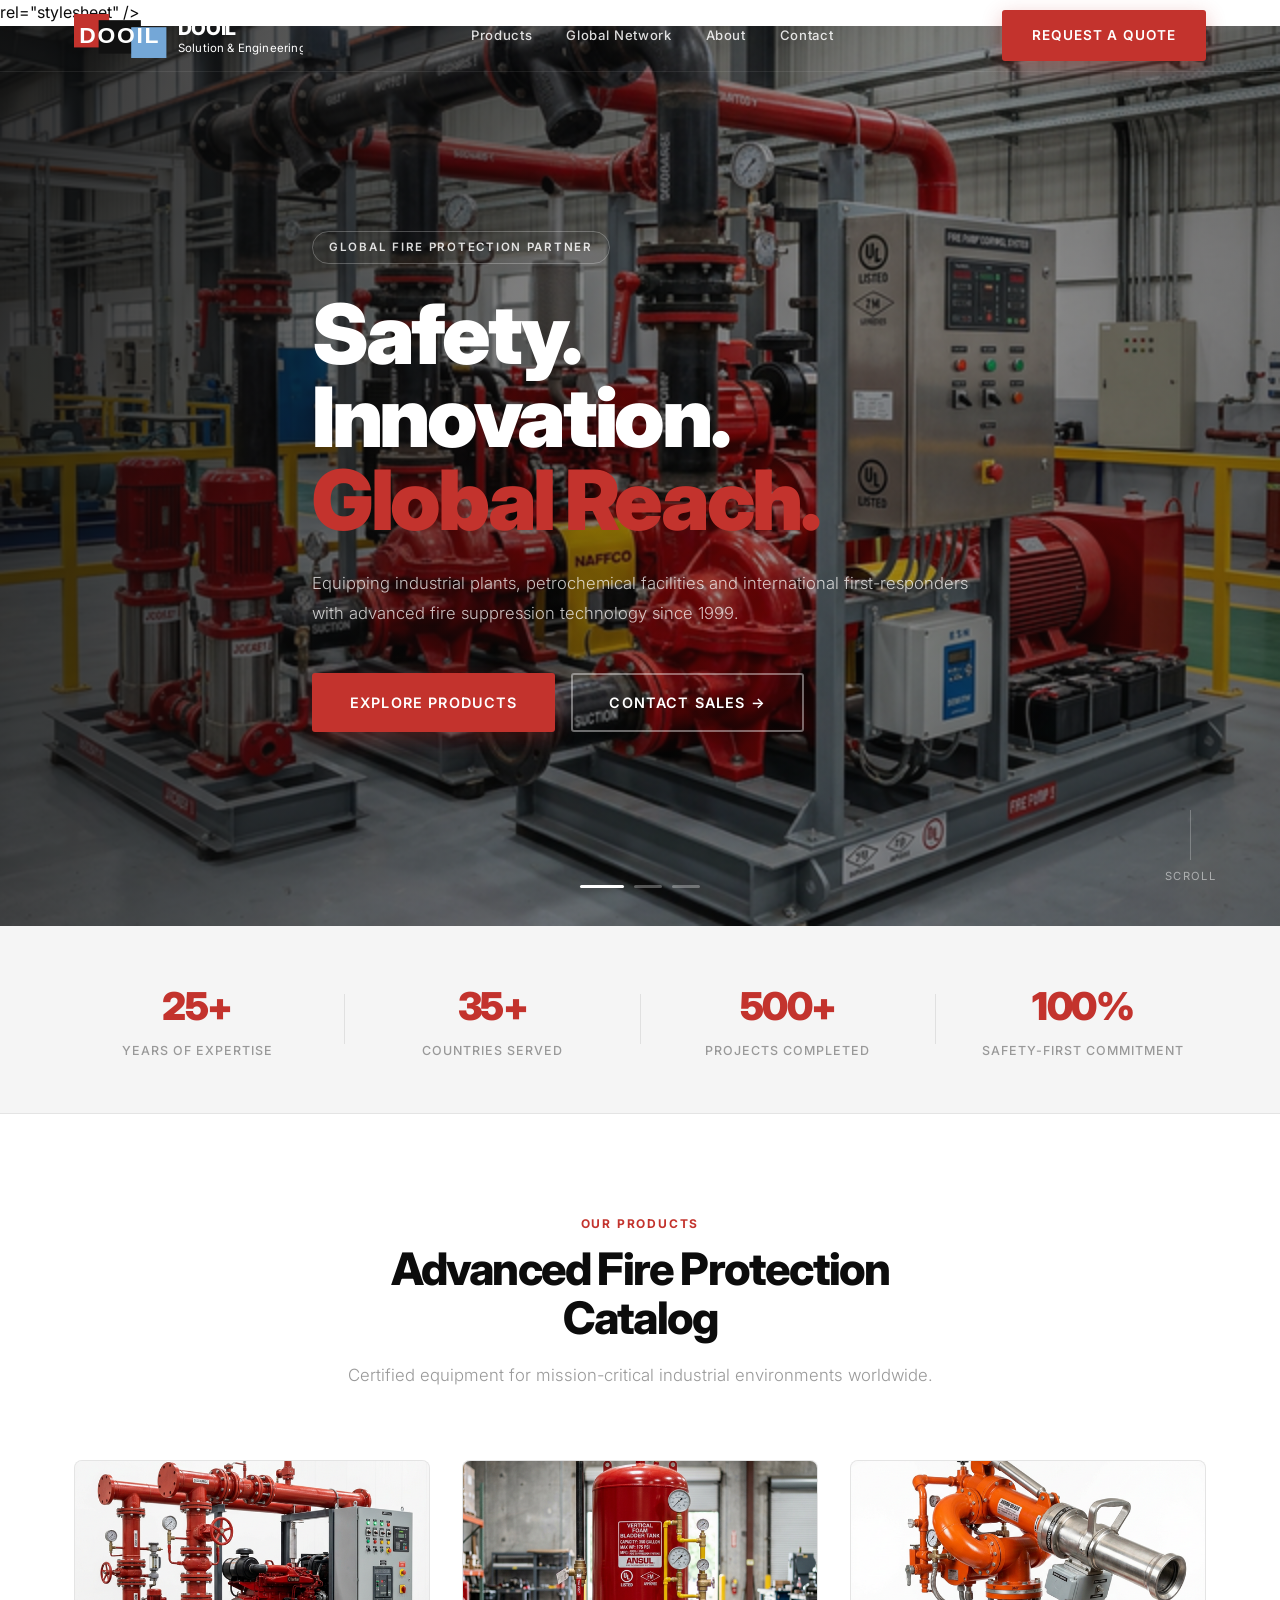
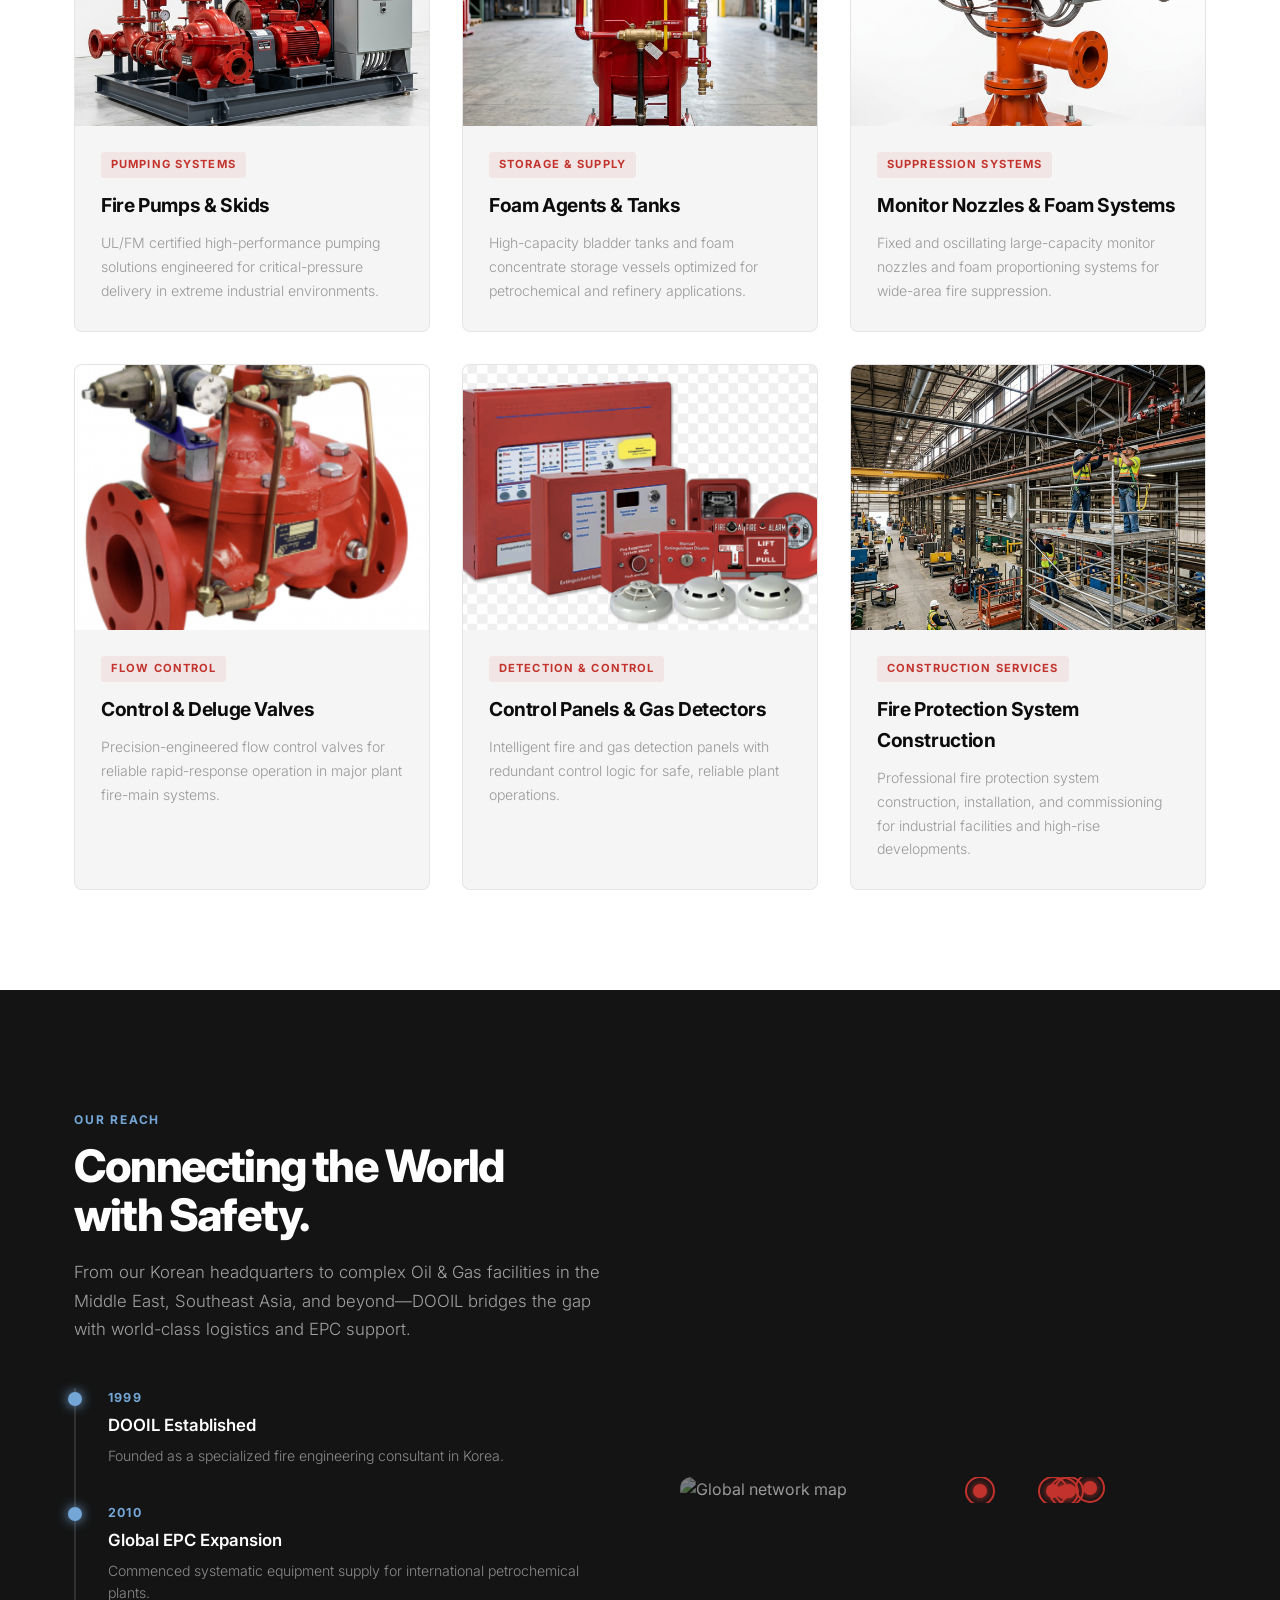
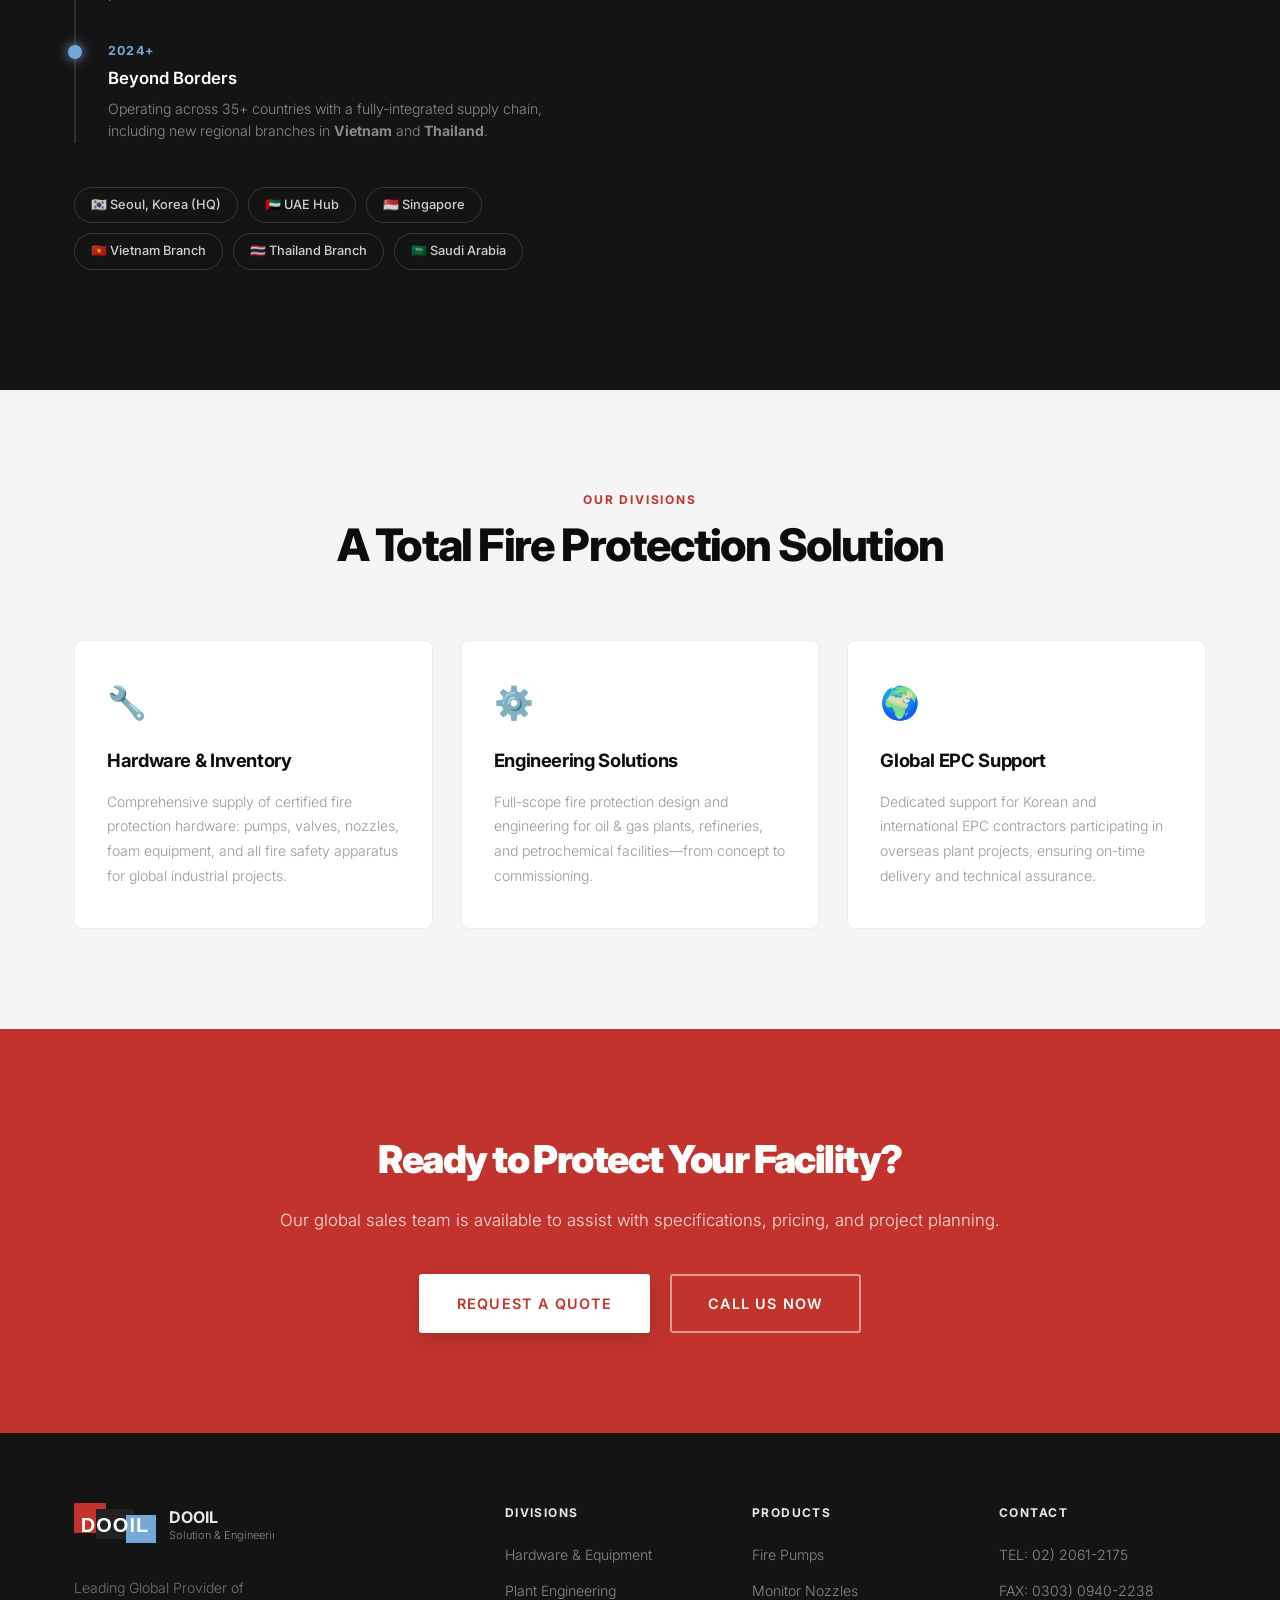
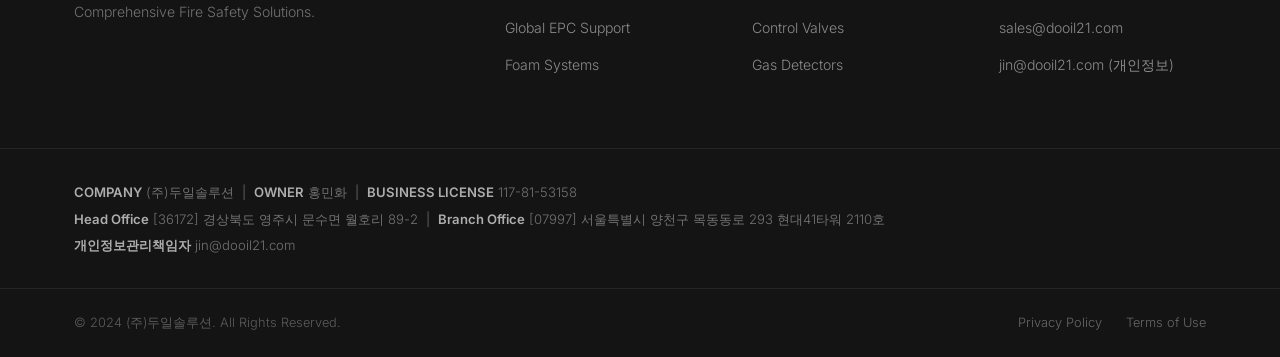
==== commit aef475a2: "Add files via upload" ====
--- a/index.html
+++ b/index.html
@@ -11,6 +11,8 @@
   <link rel="preconnect" href="https://fonts.gstatic.com" crossorigin />
   <link href="https://fonts.googleapis.com/css2?family=Inter:wght@300;400;500;600;700;800;900&display=swap"
     rel="stylesheet" />
+  rel="stylesheet" />
+  <link rel="stylesheet" href="style.css" />
   <link rel="stylesheet" href="style.css" />
 </head>
 
@@ -145,7 +147,7 @@
           <div class="p-img-wrap">
             <img src="prod1_pump.png" alt="Fire Pumps & Skids" loading="lazy" style="object-fit:cover;" />
             <div class="p-overlay">
-              <a href="#contact" class="btn btn-sm btn-white">Get Specifications</a>
+              <a href="catalog-fire-pumps.html" class="btn btn-sm btn-white">Get Specifications</a>
             </div>
           </div>
           <div class="p-body">
@@ -158,9 +160,9 @@
 
         <article class="p-card reveal" style="--d:.1s">
           <div class="p-img-wrap">
-            <img src="prod2_foam.png" alt="Foam Agent Tanks" loading="lazy" style="object-fit:cover;" />
-            <div class="p-overlay">
-              <a href="#contact" class="btn btn-sm btn-white">Get Specifications</a>
+            <img src="prod2_foam.png" alt="Foam Bladder Tank System" loading="lazy" style="object-fit:cover;background:#fff;" />
+            <div class="p-overlay">
+              <a href="catalog-foam-agents.html" class="btn btn-sm btn-white">Get Specifications</a>
             </div>
           </div>
           <div class="p-body">
@@ -176,7 +178,7 @@
             <img src="prod3_monitor.png" alt="Monitor Nozzles & Foam Systems" loading="lazy"
               style="object-fit:cover;" />
             <div class="p-overlay">
-              <a href="#contact" class="btn btn-sm btn-white">Get Specifications</a>
+              <a href="catalog-monitor-nozzles.html" class="btn btn-sm btn-white">Get Specifications</a>
             </div>
           </div>
           <div class="p-body">
@@ -189,10 +191,9 @@
 
         <article class="p-card reveal" style="--d:.3s">
           <div class="p-img-wrap">
-            <img src="https://images.unsplash.com/photo-1558618666-fcd25c85cd64?auto=format&fit=crop&w=700&q=80"
-              alt="Deluge & Control Valves" loading="lazy" style="object-fit:cover;" />
-            <div class="p-overlay">
-              <a href="#contact" class="btn btn-sm btn-white">Get Specifications</a>
+            <img src="prod_valve.png" alt="Deluge & Control Valves" loading="lazy" style="object-fit:cover;" />
+            <div class="p-overlay">
+              <a href="catalog-control-valves.html" class="btn btn-sm btn-white">Get Specifications</a>
             </div>
           </div>
           <div class="p-body">
@@ -205,10 +206,9 @@
 
         <article class="p-card reveal" style="--d:.15s">
           <div class="p-img-wrap">
-            <img src="https://images.unsplash.com/photo-1518770660439-4636190af475?auto=format&fit=crop&w=700&q=80"
-              alt="Fire Detection & Control Panels" loading="lazy" style="object-fit:cover;" />
-            <div class="p-overlay">
-              <a href="#contact" class="btn btn-sm btn-white">Get Specifications</a>
+            <img src="prod_panel.png" alt="Fire Fighting Pump Control Panel" loading="lazy" style="object-fit:cover;" />
+            <div class="p-overlay">
+              <a href="catalog-control-panels.html" class="btn btn-sm btn-white">Get Specifications</a>
             </div>
           </div>
           <div class="p-body">
@@ -221,17 +221,16 @@
 
         <article class="p-card reveal" style="--d:.25s">
           <div class="p-img-wrap">
-            <img src="https://images.unsplash.com/photo-1513828583688-c52646db42da?auto=format&fit=crop&w=700&q=80"
-              alt="EPC Engineering Services" loading="lazy" style="object-fit:cover;" />
-            <div class="p-overlay">
-              <a href="#contact" class="btn btn-sm btn-white">Get Specifications</a>
-            </div>
-          </div>
-          <div class="p-body">
-            <span class="p-tag">Engineering Services</span>
-            <h3 class="p-title">EPC &amp; Design Support</h3>
-            <p class="p-desc">End-to-end fire protection engineering, procurement, and global construction support for
-              international plant projects.</p>
+            <img src="prod_construction.png" alt="Fire Protection System Construction" loading="lazy" style="object-fit:cover;" />
+            <div class="p-overlay">
+              <a href="catalog-construction.html" class="btn btn-sm btn-white">Get Specifications</a>
+            </div>
+          </div>
+          <div class="p-body">
+            <span class="p-tag">Construction Services</span>
+            <h3 class="p-title">Fire Protection System Construction</h3>
+            <p class="p-desc">Professional fire protection system construction, installation, and commissioning for
+              industrial facilities and high-rise developments.</p>
           </div>
         </article>
 
@@ -272,7 +271,8 @@
               <span class="tl-year">2024+</span>
               <h4>Beyond Borders</h4>
               <p>Operating across 35+ countries with a fully-integrated supply chain, including new regional branches in
-                <strong>Vietnam</strong> and <strong>Thailand</strong>.</p>
+                <strong>Vietnam</strong> and <strong>Thailand</strong>.
+              </p>
             </div>
           </div>
         </div>
